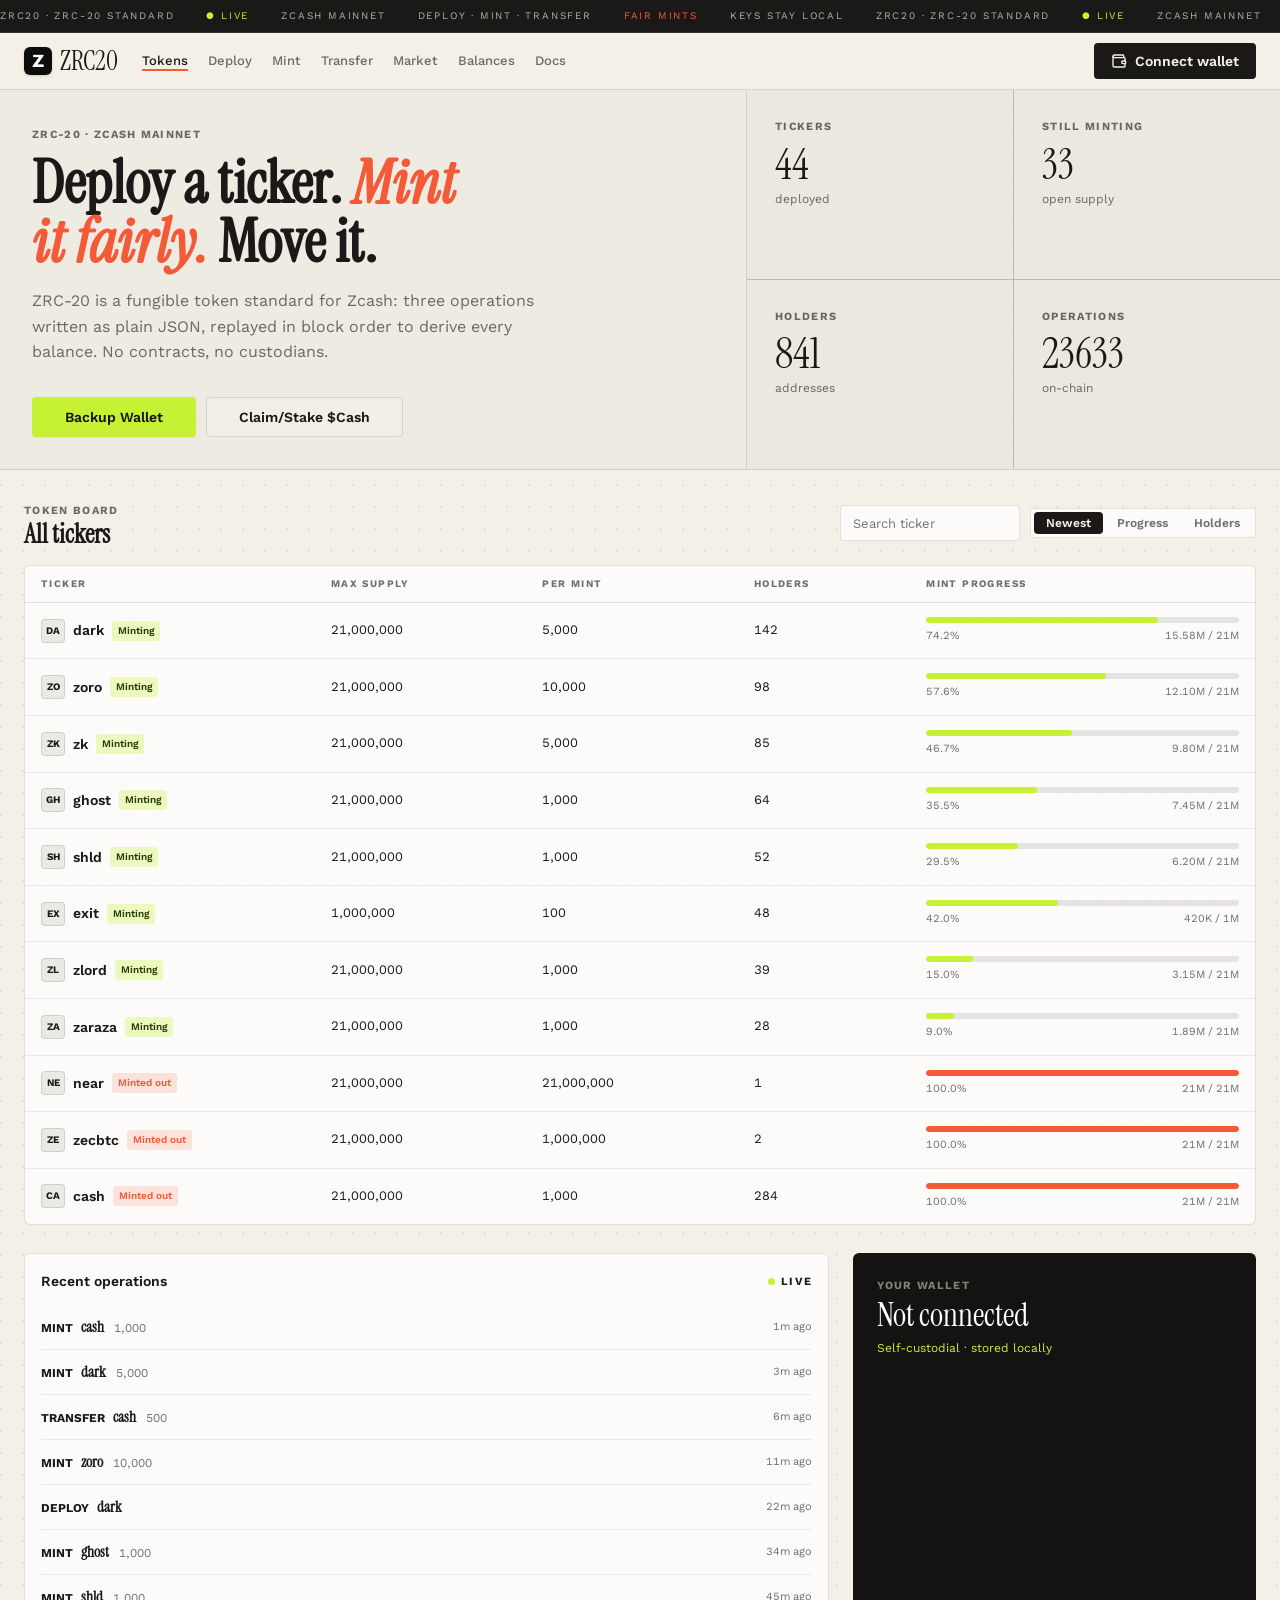
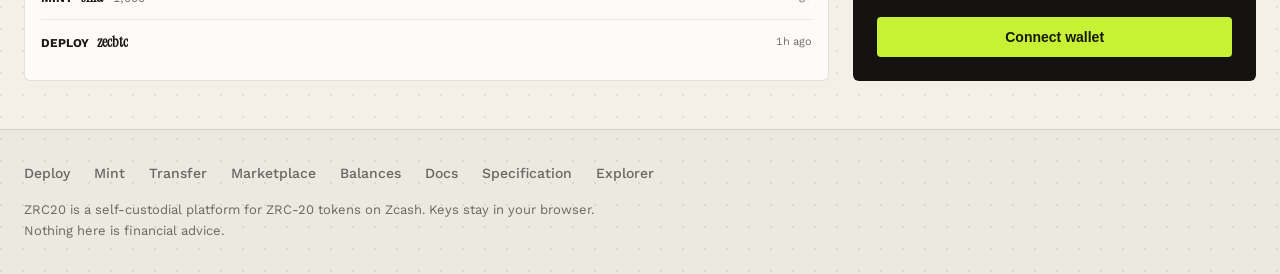
==== index.html @ 441d9530 "zrc" ====
<!DOCTYPE html>
<html lang="en">
<head>
  <meta charset="UTF-8" />
  <meta name="viewport" content="width=device-width, initial-scale=1.0" />
  <title>ZRC-20 Tokens on Zcash — Deploy, Mint, Transfer</title>
  <meta name="description" content="A self-custodial ZRC-20 platform: claim a ticker, run a fair mint, and move balances on Zcash. Every operation is plain JSON written on-chain." />
  <meta name="author" content="ZRC20" />
  <meta property="og:title" content="ZRC-20 Tokens on Zcash" />
  <meta property="og:description" content="Deploy, mint, and transfer ZRC-20 fungible tokens from a wallet you control." />
  <meta property="og:type" content="website" />
  <meta name="twitter:card" content="summary_large_image" />
  
  <link rel="icon" href="image/favicon.png" type="image/png" />
  <link rel="preconnect" href="https://fonts.googleapis.com" />
  <link rel="preconnect" href="https://fonts.gstatic.com" crossorigin />
  <link rel="stylesheet" href="https://fonts.googleapis.com/css2?family=Instrument+Serif:ital@0;1&family=Work+Sans:wght@400;500;600;700&display=swap" />
  
  <link rel="stylesheet" href="css/style.css" />
</head>
<body>

  <!-- Top Drift Ticker Banner -->
  <div class="banner-drift-wrap">
    <div class="banner-drift">
      <div class="drift-track">
        <span>ZRC20 · ZRC-20 STANDARD</span>
        <span class="text-signal">● LIVE</span>
        <span>ZCASH MAINNET</span>
        <span>DEPLOY · MINT · TRANSFER</span>
        <span class="text-coral">FAIR MINTS</span>
        <span>KEYS STAY LOCAL</span>
      </div>
      <div class="drift-track" aria-hidden="true">
        <span>ZRC20 · ZRC-20 STANDARD</span>
        <span class="text-signal">● LIVE</span>
        <span>ZCASH MAINNET</span>
        <span>DEPLOY · MINT · TRANSFER</span>
        <span class="text-coral">FAIR MINTS</span>
        <span>KEYS STAY LOCAL</span>
      </div>
      <div class="drift-track" aria-hidden="true">
        <span>ZRC20 · ZRC-20 STANDARD</span>
        <span class="text-signal">● LIVE</span>
        <span>ZCASH MAINNET</span>
        <span>DEPLOY · MINT · TRANSFER</span>
        <span class="text-coral">FAIR MINTS</span>
        <span>KEYS STAY LOCAL</span>
      </div>
    </div>
  </div>

  <!-- Sticky Header -->
  <header class="site-header">
    <div class="header-container">
      <div class="header-left">
        <a href="#" class="brand-link" aria-label="ZRC20 home">
          <img src="image/zrc20-logo-s8tTh3K0.png" alt="ZRC20 Logo" class="brand-logo" />
          <span class="brand-title">ZRC20</span>
        </a>
        <nav class="nav-links">
          <a href="#" class="nav-link active">Tokens</a>
          <a href="#" class="nav-link open-deploy-btn">Deploy</a>
          <a href="#" class="nav-link open-mint-btn">Mint</a>
          <a href="#" class="nav-link open-transfer-btn">Transfer</a>
          <a href="#" class="nav-link">Market</a>
          <a href="#" class="nav-link">Balances</a>
          <a href="https://docs.zrc20.io" target="_blank" rel="noreferrer" class="nav-link">Docs</a>
        </nav>
      </div>

      <div class="header-actions">
        <button class="btn btn-primary connect-wallet-btn" aria-label="Connect wallet">
          <svg width="16" height="16" viewBox="0 0 24 24" fill="none" stroke="currentColor" stroke-width="2" stroke-linecap="round" stroke-linejoin="round">
            <path d="M19 7V4a1 1 0 0 0-1-1H5a2 2 0 0 0 0 4h15a1 1 0 0 1 1 1v4h-3a2 2 0 0 0 0 4h3a1 1 0 0 0 1-1v-2a1 1 0 0 0-1-1"></path>
            <path d="M3 5v14a2 2 0 0 0 2 2h15a1 1 0 0 0 1-1v-4"></path>
          </svg>
          <span class="wallet-btn-label">Connect wallet</span>
        </button>
        <button class="btn btn-icon mobile-menu-btn" id="mobile-menu-toggle" aria-label="Toggle navigation menu">
          <svg width="18" height="18" viewBox="0 0 24 24" fill="none" stroke="currentColor" stroke-width="2" stroke-linecap="round" stroke-linejoin="round">
            <path d="M4 6h16M4 12h16M4 18h16"></path>
          </svg>
        </button>
      </div>
    </div>

    <!-- Mobile Nav Drawer -->
    <div class="mobile-nav-panel" id="mobile-nav-panel">
      <a href="#" class="mobile-nav-link">Tokens</a>
      <a href="#" class="mobile-nav-link open-deploy-btn">Deploy</a>
      <a href="#" class="mobile-nav-link open-mint-btn">Mint</a>
      <a href="#" class="mobile-nav-link open-transfer-btn">Transfer</a>
      <a href="#" class="mobile-nav-link">Market</a>
      <a href="#" class="mobile-nav-link">Balances</a>
      <a href="https://docs.zrc20.io" target="_blank" rel="noreferrer" class="mobile-nav-link">Docs</a>
    </div>
  </header>

  <main style="flex: 1;">
    <!-- Hero Section -->
    <section class="hero-section">
      <div class="hero-grid">
        <!-- Left 7 columns -->
        <div class="hero-main">
          <div>
            <span class="eyebrow">ZRC-20 · ZCASH MAINNET</span>
            <h1 class="hero-heading">
              Deploy a ticker. <em class="coral-italic">Mint it fairly.</em> Move it.
            </h1>
            <p class="hero-description">
              ZRC-20 is a fungible token standard for Zcash: three operations written as plain JSON, replayed in block order to derive every balance. No contracts, no custodians.
            </p>
          </div>

          <div class="hero-actions">
            <button class="btn btn-secondary open-wallet-btn">Backup Wallet</button>
            <button class="btn btn-outline open-wallet-btn">Claim/Stake $Cash</button>
          </div>
        </div>

        <!-- Right 5 columns (2x2 Grid) -->
        <div class="hero-stats">
          <div class="stat-box">
            <div class="eyebrow">TICKERS</div>
            <div class="stat-value num" id="stat-tickers">44</div>
            <div class="stat-label">deployed</div>
          </div>
          <div class="stat-box">
            <div class="eyebrow">STILL MINTING</div>
            <div class="stat-value num" id="stat-minting">36</div>
            <div class="stat-label">open supply</div>
          </div>
          <div class="stat-box">
            <div class="eyebrow">HOLDERS</div>
            <div class="stat-value num" id="stat-holders">841</div>
            <div class="stat-label">addresses</div>
          </div>
          <div class="stat-box">
            <div class="eyebrow">OPERATIONS</div>
            <div class="stat-value num" id="stat-operations">23633</div>
            <div class="stat-label">on-chain</div>
          </div>
        </div>
      </div>
    </section>

    <!-- Token Board Section -->
    <section class="content-section">
      <div class="board-header">
        <div>
          <span class="eyebrow">Token board</span>
          <h2 class="board-title">All tickers</h2>
        </div>

        <div class="board-controls">
          <input type="text" id="search-input" class="search-input num" placeholder="Search ticker" />
          <div class="filter-group">
            <button class="filter-btn active" data-filter="Newest">Newest</button>
            <button class="filter-btn" data-filter="Progress">Progress</button>
            <button class="filter-btn" data-filter="Holders">Holders</button>
          </div>
        </div>
      </div>

      <!-- Tokens Table -->
      <div class="table-card">
        <div class="table-wrapper">
          <div class="table-header-row">
            <span>Ticker</span>
            <span>Max supply</span>
            <span>Per mint</span>
            <span>Holders</span>
            <span>Mint progress</span>
          </div>
          <div class="table-body" id="token-table-body">
            <!-- Dynamic rows rendered via script.js -->
          </div>
        </div>
      </div>
    </section>

    <!-- Recent Operations & Wallet Card Section -->
    <section class="bottom-section">
      <div class="split-grid">
        <!-- 8 cols: Recent Operations -->
        <div class="operations-card">
          <div class="operations-header">
            <h3 class="operations-title">Recent operations</h3>
            <span class="live-indicator">
              <span class="status-pulse"></span>
              Live
            </span>
          </div>
          <ul class="operations-list" id="operations-list">
            <!-- Rendered by script.js -->
          </ul>
        </div>

        <!-- 4 cols: Wallet Aside -->
        <aside class="wallet-aside">
          <div>
            <div class="eyebrow" style="color: rgba(244, 240, 232, 0.5);">Your wallet</div>
            <div class="wallet-balance-text" id="aside-wallet-balance">Not connected</div>
            <div class="wallet-note">Self-custodial · stored locally</div>
          </div>
          <button class="wallet-btn" id="aside-wallet-btn">Connect wallet</button>
        </aside>
      </div>
    </section>
  </main>

  <!-- Site Footer -->
  <footer class="site-footer">
    <div class="footer-container">
      <div class="footer-links">
        <a href="#" class="footer-link open-deploy-btn">Deploy</a>
        <a href="#" class="footer-link open-mint-btn">Mint</a>
        <a href="#" class="footer-link open-transfer-btn">Transfer</a>
        <a href="#" class="footer-link">Marketplace</a>
        <a href="#" class="footer-link">Balances</a>
        <a href="https://docs.zrc20.io" target="_blank" rel="noreferrer" class="footer-link">Docs</a>
        <a href="https://docs.zrc20.io" target="_blank" rel="noreferrer" class="footer-link">Specification</a>
        <a href="https://cipherscan.app" target="_blank" rel="noreferrer" class="footer-link">Explorer</a>
      </div>
      <p class="footer-disclaimer">
        ZRC20 is a self-custodial platform for ZRC-20 tokens on Zcash. Keys stay in your browser. Nothing here is financial advice.
      </p>
    </div>
  </footer>

  <!-- ==================== MODALS ==================== -->

  <!-- Wallet Setup Modal -->
  <div class="modal-backdrop" id="wallet-modal">
    <div class="modal-card wallet-setup-card">
      <div class="modal-header">
        <h3 class="modal-title wallet-setup-title">
          <svg width="28" height="28" viewBox="0 0 24 24" fill="none" stroke="currentColor" stroke-width="1.8" stroke-linecap="round" stroke-linejoin="round" aria-hidden="true"><path d="M3 7.5A2.5 2.5 0 0 1 5.5 5H19a2 2 0 0 1 2 2v10a2 2 0 0 1-2 2H5.5A2.5 2.5 0 0 1 3 16.5z"></path><path d="M3 7h15a3 3 0 0 1 3 3v1h-4a2 2 0 0 0 0 4h4v1"></path></svg>
          Set up wallet
        </h3>
        <button class="modal-close" aria-label="Close modal">&times;</button>
      </div>
      <div class="wallet-setup-tabs" role="tablist" aria-label="Wallet setup mode">
        <button class="wallet-setup-tab" id="wallet-create-tab" type="button" role="tab" aria-selected="false">Create</button>
        <button class="wallet-setup-tab active" id="wallet-import-tab" type="button" role="tab" aria-selected="true">Import</button>
      </div>
      <form id="wallet-setup-form">
        <input class="wallet-name-input" type="text" value="Main wallet" aria-label="Wallet name" />
        <textarea class="wallet-seed-input" id="wallet-seed-input" placeholder="Seed phrase or WIF private key" aria-label="Seed phrase or WIF private key"></textarea>
        <input class="wallet-password-input" id="wallet-password-input" type="password" placeholder="Password (encrypts the key on this device)" aria-label="Wallet password" />
        <button class="wallet-submit-btn" id="wallet-submit-btn" type="submit">Import wallet</button>
      </form>
      <div class="wallet-security-note">
        <svg width="22" height="22" viewBox="0 0 24 24" fill="none" stroke="currentColor" stroke-width="1.8" stroke-linecap="round" stroke-linejoin="round" aria-hidden="true"><path d="M12 3 4.5 6v5.5c0 4.7 3.2 8.1 7.5 9.5 4.3-1.4 7.5-4.8 7.5-9.5V6z"></path><path d="m9.5 12 1.7 1.7 3.5-3.5"></path></svg>
        <span>Keys are generated in your browser, encrypted with your password, and never leave this device.</span>
      </div>
    </div>
  </div>

  <!-- Deploy Ticker Modal -->
  <div class="modal-backdrop" id="deploy-modal">
    <div class="modal-card">
      <div class="modal-header">
        <h3 class="modal-title">Deploy a Ticker</h3>
        <button class="modal-close" aria-label="Close modal">&times;</button>
      </div>
      <form id="deploy-form">
        <div class="form-group">
          <label class="form-label">Ticker (1–8 characters)</label>
          <input type="text" id="deploy-tick" class="form-input" placeholder="e.g. cash, dark, zoro" maxlength="8" required />
        </div>
        <div class="form-group">
          <label class="form-label">Max Supply</label>
          <input type="number" id="deploy-max" class="form-input num" value="21000000" min="1" required />
        </div>
        <div class="form-group">
          <label class="form-label">Limit Per Mint</label>
          <input type="number" id="deploy-lim" class="form-input num" value="1000" min="1" required />
        </div>
        <div>
          <label class="form-label">On-chain JSON Payload</label>
          <pre class="json-preview-box" id="deploy-json-preview"></pre>
        </div>
        <button type="submit" class="btn btn-secondary" style="width: 100%; margin-top: 10px;">Broadcast Deploy Operation</button>
      </form>
    </div>
  </div>

  <!-- Mint Tokens Modal -->
  <div class="modal-backdrop" id="mint-modal">
    <div class="modal-card">
      <div class="modal-header">
        <h3 class="modal-title">Mint Tokens</h3>
        <button class="modal-close" aria-label="Close modal">&times;</button>
      </div>
      <form id="mint-form">
        <div class="form-group">
          <label class="form-label">Select Ticker</label>
          <select id="mint-tick" class="form-select"></select>
        </div>
        <div class="form-group">
          <label class="form-label">Amount to Mint</label>
          <input type="number" id="mint-amt" class="form-input num" value="1000" min="1" required />
        </div>
        <div>
          <label class="form-label">On-chain JSON Payload</label>
          <pre class="json-preview-box" id="mint-json-preview"></pre>
        </div>
        <button type="submit" class="btn btn-secondary" style="width: 100%; margin-top: 10px;">Broadcast Mint Operation</button>
      </form>
    </div>
  </div>

  <!-- Transfer Tokens Modal -->
  <div class="modal-backdrop" id="transfer-modal">
    <div class="modal-card">
      <div class="modal-header">
        <h3 class="modal-title">Transfer Tokens</h3>
        <button class="modal-close" aria-label="Close modal">&times;</button>
      </div>
      <form id="transfer-form">
        <div class="form-group">
          <label class="form-label">Select Ticker</label>
          <select id="transfer-tick" class="form-select"></select>
        </div>
        <div class="form-group">
          <label class="form-label">Recipient Address</label>
          <input type="text" id="transfer-to" class="form-input num" placeholder="t1..." required />
        </div>
        <div class="form-group">
          <label class="form-label">Amount</label>
          <input type="number" id="transfer-amt" class="form-input num" value="100" min="1" required />
        </div>
        <div>
          <label class="form-label">On-chain JSON Payload</label>
          <pre class="json-preview-box" id="transfer-json-preview"></pre>
        </div>
        <button type="submit" class="btn btn-secondary" style="width: 100%; margin-top: 10px;">Broadcast Transfer Operation</button>
      </form>
    </div>
  </div>

  <!-- Token Detail Modal -->
  <div class="modal-backdrop" id="token-detail-modal">
    <div class="modal-card" style="max-width: 560px;">
      <div class="modal-header">
        <h3 class="modal-title" id="detail-title">Token Details</h3>
        <button class="modal-close" aria-label="Close modal">&times;</button>
      </div>
      <div style="display: flex; align-items: center; gap: 12px; margin-bottom: 20px;">
        <div class="token-avatar" id="detail-avatar" style="width: 36px; height: 36px; font-size: 14px;">CA</div>
        <div>
          <div style="display: flex; align-items: center; gap: 8px;">
            <span class="font-display" id="detail-tick" style="font-size: 22px;">cash</span>
            <span id="detail-badge"></span>
          </div>
          <div class="num" id="detail-deployer" style="font-size: 11px; color: var(--muted-foreground); word-break: break-all;"></div>
        </div>
      </div>

      <div style="display: grid; grid-template-columns: 1fr 1fr; gap: 12px; margin-bottom: 16px;">
        <div style="padding: 12px; background: rgba(0,0,0,0.03); border-radius: 4px;">
          <div class="eyebrow">Max Supply</div>
          <div class="num font-display" id="detail-max" style="font-size: 20px; margin-top: 4px;">21,000,000</div>
        </div>
        <div style="padding: 12px; background: rgba(0,0,0,0.03); border-radius: 4px;">
          <div class="eyebrow">Per-Mint Limit</div>
          <div class="num font-display" id="detail-lim" style="font-size: 20px; margin-top: 4px;">1,000</div>
        </div>
        <div style="padding: 12px; background: rgba(0,0,0,0.03); border-radius: 4px;">
          <div class="eyebrow">Minted So Far</div>
          <div class="num font-display" id="detail-minted" style="font-size: 20px; margin-top: 4px;">21,000,000</div>
        </div>
        <div style="padding: 12px; background: rgba(0,0,0,0.03); border-radius: 4px;">
          <div class="eyebrow">Holders</div>
          <div class="num font-display" id="detail-holders" style="font-size: 20px; margin-top: 4px;">284</div>
        </div>
      </div>

      <div>
        <div class="eyebrow" style="margin-bottom: 6px;">Deployment Protocol JSON</div>
        <pre class="json-preview-box" id="detail-json" style="margin-top: 0;"></pre>
      </div>

      <div style="display: flex; gap: 10px; margin-top: 16px;">
        <button class="btn btn-secondary" id="detail-mint-btn" style="flex: 1;">Mint This Token</button>
      </div>
    </div>
  </div>

  <!-- Vanilla JS Engine -->
  <script src="js/script.js"></script>
</body>
</html>
---- css/style.css ----
/* ==========================================================================
   ZRC-20 Tokens on Zcash — Vanilla CSS Stylesheet
   Precision clone of https://www.zrc20.io/
   ========================================================================== */

@import url('https://fonts.googleapis.com/css2?family=Instrument+Serif:ital@0;1&family=Work+Sans:wght@400;500;600;700&display=swap');

:root {
  --radius: 6px;
  --font-body: 'Work Sans', -apple-system, BlinkMacSystemFont, 'Segoe UI', Roboto, sans-serif;
  --font-display: 'Instrument Serif', Georgia, serif;
  --font-mono: 'Work Sans', ui-monospace, SFMono-Regular, Menlo, Monaco, Consolas, monospace;

  /* Color System */
  --paper: #f4f0e8;
  --paper-translucent: rgba(244, 240, 232, 0.85);
  --paper-subtle: rgba(244, 240, 232, 0.6);
  --ink: #1a1917;
  --ink-light: #2c2925;
  --signal: #c6f135;
  --signal-hover: #b5e326;
  --coral: #f25a38;
  --coral-light: rgba(242, 90, 56, 0.15);
  
  --background: var(--paper);
  --foreground: var(--ink);
  --card: rgba(255, 255, 255, 0.72);
  --card-dark: #141311;
  --border: rgba(26, 25, 23, 0.12);
  --border-light: rgba(26, 25, 23, 0.08);
  --border-dark: rgba(255, 255, 255, 0.12);
  --muted: rgba(26, 25, 23, 0.06);
  --muted-foreground: rgba(26, 25, 23, 0.62);
  --input-bg: #fcfbfa;
}

*, *::before, *::after {
  box-sizing: border-box;
  margin: 0;
  padding: 0;
}

html {
  -webkit-font-smoothing: antialiased;
  -moz-osx-font-smoothing: grayscale;
  scroll-behavior: smooth;
}

body {
  min-height: 100vh;
  background-color: var(--background);
  color: var(--foreground);
  font-family: var(--font-body);
  font-size: 14px;
  line-height: 1.6;
  background-image: radial-gradient(circle at 1px 1px, rgba(26, 25, 23, 0.08) 1px, transparent 0);
  background-size: 22px 22px;
  display: flex;
  flex-direction: column;
}

/* Typography Helpers */
.font-display {
  font-family: var(--font-display);
}

.num {
  font-family: var(--font-mono);
  font-variant-numeric: tabular-nums;
}

.eyebrow {
  letter-spacing: 0.12em;
  text-transform: uppercase;
  color: var(--muted-foreground);
  font-size: 11px;
  font-weight: 700;
}

.text-signal {
  color: var(--signal);
}

.text-coral {
  color: var(--coral);
}

.coral-italic {
  color: var(--coral);
  font-style: italic;
  font-family: var(--font-display);
}

/* Ticker Drift Banner */
.banner-drift-wrap {
  overflow: hidden;
  background-color: var(--ink);
  color: var(--paper);
  border-bottom: 1px solid rgba(244, 240, 232, 0.12);
}

.banner-drift {
  display: flex;
  width: max-content;
  padding: 8px 0;
  font-size: 10px;
  text-transform: uppercase;
  letter-spacing: 0.18em;
  color: rgba(244, 240, 232, 0.7);
  animation: drift 36s linear infinite;
  user-select: none;
}

.banner-drift:hover {
  animation-play-state: paused;
}

.drift-track {
  display: flex;
  gap: 32px;
  padding-right: 32px;
}

.drift-track span {
  display: inline-flex;
  align-items: center;
}

@keyframes drift {
  0% { transform: translateX(0); }
  100% { transform: translateX(-50%); }
}

/* Header */
.site-header {
  position: sticky;
  top: 0;
  z-index: 50;
  border-bottom: 1px solid var(--border);
  background-color: var(--paper-translucent);
  backdrop-filter: blur(12px);
  -webkit-backdrop-filter: blur(12px);
}

.header-container {
  max-width: 1440px;
  margin: 0 auto;
  height: 56px;
  padding: 0 16px;
  display: flex;
  align-items: center;
  justify-content: space-between;
  gap: 12px;
}

@media (min-width: 640px) {
  .header-container {
    padding: 0 24px;
  }
}

.header-left {
  display: flex;
  align-items: center;
  gap: 24px;
}

.brand-link {
  display: inline-flex;
  align-items: center;
  gap: 8px;
  text-decoration: none;
  color: inherit;
}

.brand-logo {
  width: 28px;
  height: 28px;
  border-radius: 6px;
  object-fit: cover;
  box-shadow: 0 1px 3px rgba(0,0,0,0.15);
}

.brand-title {
  font-family: var(--font-display);
  font-size: 26px;
  line-height: 1;
  color: var(--foreground);
}

.nav-links {
  display: none;
  align-items: center;
  gap: 20px;
  font-size: 13px;
  font-weight: 500;
  color: var(--muted-foreground);
}

@media (min-width: 768px) {
  .nav-links {
    display: flex;
  }
}

.nav-link {
  color: inherit;
  text-decoration: none;
  transition: color 0.15s ease;
  cursor: pointer;
  padding: 4px 0;
}

.nav-link:hover {
  color: var(--foreground);
}

.nav-link.active {
  color: var(--foreground);
  text-decoration: underline;
  text-decoration-color: var(--coral);
  text-decoration-thickness: 2px;
  text-underline-offset: 4px;
}

.header-actions {
  display: flex;
  align-items: center;
  gap: 8px;
}

/* Buttons */
.btn {
  display: inline-flex;
  align-items: center;
  justify-content: center;
  gap: 8px;
  white-space: nowrap;
  border-radius: 4px;
  font-size: 14px;
  font-weight: 600;
  cursor: pointer;
  transition: background-color 0.15s ease, border-color 0.15s ease, opacity 0.15s ease;
  border: 1px solid transparent;
  font-family: inherit;
  text-decoration: none;
}

.btn:disabled {
  opacity: 0.5;
  cursor: not-allowed;
  pointer-events: none;
}

.btn-primary {
  background-color: var(--ink);
  color: var(--paper);
  padding: 8px 16px;
  height: 36px;
}

.btn-primary:hover {
  background-color: rgba(26, 25, 23, 0.88);
}

.btn-secondary {
  background-color: var(--signal);
  color: #151808;
  padding: 10px 32px;
  height: 40px;
  box-shadow: 0 1px 2px rgba(0,0,0,0.05);
}

.btn-secondary:hover {
  background-color: var(--signal-hover);
}

.btn-outline {
  background-color: var(--paper-subtle);
  border-color: var(--border);
  color: var(--foreground);
  padding: 10px 32px;
  height: 40px;
}

.btn-outline:hover {
  background-color: rgba(255, 255, 255, 0.85);
  border-color: var(--ink);
}

.btn-icon {
  width: 36px;
  height: 36px;
  padding: 0;
  background-color: var(--paper-subtle);
  border-color: var(--border);
  color: var(--foreground);
}

@media (min-width: 768px) {
  .mobile-menu-btn {
    display: none;
  }
}

/* Mobile Nav Drawer */
.mobile-nav-panel {
  display: none;
  border-bottom: 1px solid var(--border);
  background-color: var(--paper);
  padding: 16px 20px;
}

.mobile-nav-panel.open {
  display: flex;
  flex-direction: column;
  gap: 12px;
}

.mobile-nav-link {
  font-size: 15px;
  font-weight: 500;
  color: var(--foreground);
  text-decoration: none;
  padding: 8px 0;
  border-bottom: 1px solid var(--border-light);
}

/* Hero Section */
.hero-section {
  border-bottom: 1px solid var(--border);
  background-color: rgba(26, 25, 23, 0.03);
}

.hero-grid {
  max-width: 1440px;
  margin: 0 auto;
  display: grid;
  grid-template-columns: 1fr;
  gap: 1px;
  background-color: var(--border);
}

@media (min-width: 1024px) {
  .hero-grid {
    grid-template-columns: 7fr 5fr;
  }
}

.hero-main {
  background-color: rgba(244, 240, 232, 0.85);
  padding: 24px;
  display: flex;
  flex-direction: column;
  justify-content: space-between;
  gap: 32px;
}

@media (min-width: 640px) {
  .hero-main {
    padding: 32px;
  }
}

.hero-heading {
  font-family: var(--font-display);
  font-size: 44px;
  line-height: 0.98;
  margin-top: 10px;
  max-width: 16ch;
  text-wrap: balance;
  color: var(--foreground);
}

@media (min-width: 640px) {
  .hero-heading {
    font-size: 60px;
  }
}

.hero-description {
  margin-top: 16px;
  max-width: 52ch;
  font-size: 14px;
  line-height: 1.6;
  color: var(--muted-foreground);
}

@media (min-width: 640px) {
  .hero-description {
    font-size: 16px;
  }
}

.hero-actions {
  display: flex;
  flex-wrap: wrap;
  gap: 10px;
}

/* Hero Stats 2x2 */
.hero-stats {
  display: grid;
  grid-template-columns: 1fr 1fr;
  gap: 1px;
  background-color: var(--border);
}

.stat-box {
  background-color: rgba(244, 240, 232, 0.85);
  padding: 20px;
  display: flex;
  flex-direction: column;
}

@media (min-width: 640px) {
  .stat-box {
    padding: 28px;
  }
}

.stat-value {
  font-family: var(--font-display);
  font-size: 36px;
  line-height: 1;
  margin-top: 8px;
  color: var(--foreground);
}

@media (min-width: 640px) {
  .stat-value {
    font-size: 42px;
  }
}

.stat-label {
  margin-top: 4px;
  font-size: 12px;
  color: var(--muted-foreground);
}

/* Token Board Section */
.content-section {
  max-width: 1440px;
  margin: 0 auto;
  padding: 28px 16px;
}

@media (min-width: 640px) {
  .content-section {
    padding: 28px 24px;
  }
}

.board-header {
  display: flex;
  flex-wrap: wrap;
  align-items: center;
  justify-content: space-between;
  gap: 16px;
  margin-bottom: 16px;
}

.board-title {
  font-family: var(--font-display);
  font-size: 26px;
  line-height: 1.1;
}

.board-controls {
  display: flex;
  flex-wrap: wrap;
  align-items: center;
  gap: 10px;
}

.search-input {
  height: 36px;
  width: 180px;
  padding: 6px 12px;
  font-size: 13px;
  border-radius: 4px;
  border: 1px solid var(--border);
  background-color: var(--input-bg);
  color: var(--foreground);
  outline: none;
  font-family: inherit;
  transition: border-color 0.15s ease, box-shadow 0.15s ease;
}

.search-input:focus {
  border-color: var(--coral);
  box-shadow: 0 0 0 2px rgba(242, 90, 56, 0.2);
}

.filter-group {
  display: flex;
  border-radius: 4px;
  border: 1px solid var(--border);
  background-color: var(--card);
  padding: 3px;
  gap: 2px;
}

.filter-btn {
  padding: 4px 12px;
  font-size: 12px;
  font-weight: 600;
  border: none;
  border-radius: 4px;
  background: transparent;
  color: var(--muted-foreground);
  cursor: pointer;
  transition: all 0.15s ease;
  font-family: inherit;
}

.filter-btn:hover {
  color: var(--foreground);
}

.filter-btn.active {
  background-color: var(--ink);
  color: var(--paper);
}

/* Tokens Table Card */
.table-card {
  overflow-x: auto;
  border-radius: 6px;
  border: 1px solid var(--border);
  background-color: var(--card);
  box-shadow: 0 1px 3px rgba(0,0,0,0.02);
}

.table-wrapper {
  min-width: 760px;
}

.table-header-row {
  display: grid;
  grid-template-columns: 1.4fr 1fr 1fr 0.8fr 1.6fr;
  gap: 16px;
  border-bottom: 1px solid var(--border);
  padding: 10px 16px;
  font-size: 10px;
  text-transform: uppercase;
  letter-spacing: 0.14em;
  color: var(--muted-foreground);
  font-weight: 700;
}

.table-body {
  display: flex;
  flex-direction: column;
}

.table-row {
  display: grid;
  grid-template-columns: 1.4fr 1fr 1fr 0.8fr 1.6fr;
  align-items: center;
  gap: 16px;
  padding: 14px 16px;
  font-size: 13px;
  border-bottom: 1px solid var(--border-light);
  cursor: pointer;
  transition: background-color 0.15s ease;
  text-decoration: none;
  color: inherit;
}

.table-row:last-child {
  border-bottom: none;
}

.table-row:hover {
  background-color: rgba(198, 241, 53, 0.12);
}

.token-cell {
  display: flex;
  align-items: center;
  gap: 8px;
}

.token-avatar {
  width: 24px;
  height: 24px;
  border-radius: 4px;
  background-color: rgba(26, 25, 23, 0.08);
  border: 1px solid var(--border);
  display: flex;
  align-items: center;
  justify-content: center;
  font-size: 10px;
  font-weight: 700;
  color: var(--foreground);
  text-transform: uppercase;
  flex-shrink: 0;
}

.token-name {
  font-weight: 600;
  font-size: 14px;
}

.badge-minted {
  border-radius: 3px;
  background-color: var(--coral-light);
  color: var(--coral);
  padding: 2px 6px;
  font-size: 10px;
  font-weight: 600;
  white-space: nowrap;
}

.badge-open {
  border-radius: 3px;
  background-color: rgba(198, 241, 53, 0.3);
  color: #2b3906;
  padding: 2px 6px;
  font-size: 10px;
  font-weight: 600;
  white-space: nowrap;
}

/* Progress bar */
.progress-container {
  display: flex;
  flex-direction: column;
  gap: 4px;
  width: 100%;
}

.progress-track {
  height: 6px;
  width: 100%;
  background-color: rgba(26, 25, 23, 0.1);
  border-radius: 3px;
  overflow: hidden;
}

.progress-fill {
  height: 100%;
  background-color: var(--signal);
  border-radius: 3px;
  transition: width 0.3s ease;
}

.progress-fill.full {
  background-color: var(--coral);
}

.progress-meta {
  display: flex;
  align-items: center;
  justify-content: space-between;
  font-size: 11px;
  color: var(--muted-foreground);
}

/* Bottom Split Section */
.bottom-section {
  max-width: 1440px;
  margin: 0 auto;
  padding: 0 16px 40px;
}

@media (min-width: 640px) {
  .bottom-section {
    padding: 0 24px 48px;
  }
}

.split-grid {
  display: grid;
  grid-template-columns: 1fr;
  gap: 24px;
}

@media (min-width: 1024px) {
  .split-grid {
    grid-template-columns: 8fr 4fr;
  }
}

.operations-card {
  border-radius: 6px;
  border: 1px solid var(--border);
  background-color: var(--card);
  padding: 16px;
}

.operations-header {
  display: flex;
  align-items: center;
  justify-content: space-between;
  margin-bottom: 12px;
}

.operations-title {
  font-size: 14px;
  font-weight: 600;
}

.live-indicator {
  display: flex;
  align-items: center;
  gap: 6px;
  font-size: 11px;
  font-weight: 700;
  letter-spacing: 0.12em;
  text-transform: uppercase;
}

.status-pulse {
  display: inline-block;
  width: 7px;
  height: 7px;
  border-radius: 50%;
  background-color: var(--signal);
  animation: pulse 1.8s infinite;
}

@keyframes pulse {
  0% { transform: scale(0.95); opacity: 0.8; }
  50% { transform: scale(1.2); opacity: 1; filter: drop-shadow(0 0 4px var(--signal)); }
  100% { transform: scale(0.95); opacity: 0.8; }
}

.operations-list {
  list-style: none;
  font-size: 12px;
}

.op-item {
  display: flex;
  align-items: center;
  justify-content: space-between;
  gap: 16px;
  padding: 10px 0;
  border-bottom: 1px solid var(--border-light);
}

.op-item:last-child {
  border-bottom: none;
}

.op-desc {
  overflow: hidden;
  text-overflow: ellipsis;
  white-space: nowrap;
}

.op-tag {
  font-weight: 700;
  text-transform: uppercase;
  color: var(--foreground);
}

.op-ticker {
  font-weight: 600;
}

.op-time {
  flex-shrink: 0;
  color: var(--muted-foreground);
  font-size: 11px;
}

/* Aside Wallet Card */
.wallet-aside {
  display: flex;
  flex-direction: column;
  justify-content: space-between;
  border-radius: 6px;
  background-color: var(--card-dark);
  color: var(--paper);
  padding: 24px;
  min-height: 180px;
}

.wallet-balance-text {
  margin-top: 4px;
  font-family: var(--font-display);
  font-size: 32px;
  line-height: 1;
  color: #ffffff;
}

.wallet-note {
  margin-top: 8px;
  font-size: 12px;
  color: var(--signal);
}

.wallet-btn {
  margin-top: 20px;
  width: 100%;
  background-color: var(--signal);
  color: #151808;
  height: 40px;
  border-radius: 4px;
  font-size: 14px;
  font-weight: 600;
  border: none;
  cursor: pointer;
  transition: background-color 0.15s ease;
}

.wallet-btn:hover {
  background-color: var(--signal-hover);
}

/* Footer */
.site-footer {
  margin-top: auto;
  border-top: 1px solid var(--border);
  background-color: rgba(26, 25, 23, 0.03);
}

.footer-container {
  max-width: 1440px;
  margin: 0 auto;
  padding: 32px 24px;
  font-size: 14px;
  color: var(--muted-foreground);
}

.footer-links {
  display: flex;
  flex-wrap: wrap;
  gap: 16px 24px;
  font-weight: 500;
}

.footer-link {
  color: inherit;
  text-decoration: none;
  transition: color 0.15s ease;
}

.footer-link:hover {
  color: var(--foreground);
}

.footer-disclaimer {
  margin-top: 16px;
  max-width: 580px;
  font-size: 13px;
  line-height: 1.6;
}

/* Modal Dialogs */
.modal-backdrop {
  position: fixed;
  inset: 0;
  background-color: rgba(20, 19, 17, 0.6);
  backdrop-filter: blur(4px);
  -webkit-backdrop-filter: blur(4px);
  z-index: 100;
  display: flex;
  align-items: center;
  justify-content: center;
  padding: 16px;
  opacity: 0;
  pointer-events: none;
  transition: opacity 0.2s ease;
}

.modal-backdrop.active {
  opacity: 1;
  pointer-events: auto;
}

.modal-card {
  background-color: var(--paper);
  border: 1px solid var(--border);
  border-radius: 8px;
  width: 100%;
  max-width: 500px;
  max-height: 90vh;
  overflow-y: auto;
  box-shadow: 0 20px 40px rgba(0, 0, 0, 0.2);
  transform: translateY(16px);
  transition: transform 0.2s cubic-bezier(0.16, 1, 0.3, 1);
  padding: 24px;
}

.modal-backdrop.active .modal-card {
  transform: translateY(0);
}

.modal-header {
  display: flex;
  align-items: center;
  justify-content: space-between;
  margin-bottom: 16px;
  padding-bottom: 12px;
  border-bottom: 1px solid var(--border);
}

.modal-title {
  font-family: var(--font-display);
  font-size: 24px;
}

.modal-close {
  background: transparent;
  border: none;
  color: var(--muted-foreground);
  cursor: pointer;
  font-size: 20px;
  padding: 4px;
  line-height: 1;
  border-radius: 4px;
}

.modal-close:hover {
  color: var(--foreground);
}

.form-group {
  display: flex;
  flex-direction: column;
  gap: 6px;
  margin-bottom: 14px;
}

.form-label {
  font-size: 12px;
  font-weight: 600;
  color: var(--foreground);
}

.form-input, .form-select {
  padding: 8px 12px;
  font-size: 14px;
  border-radius: 4px;
  border: 1px solid var(--border);
  background-color: var(--input-bg);
  color: var(--foreground);
  outline: none;
  font-family: inherit;
  width: 100%;
}

.form-input:focus, .form-select:focus {
  border-color: var(--coral);
  box-shadow: 0 0 0 2px rgba(242, 90, 56, 0.15);
}

.json-preview-box {
  background-color: var(--ink);
  color: #a3e635;
  font-family: var(--font-mono);
  font-size: 11px;
  line-height: 1.5;
  padding: 12px;
  border-radius: 4px;
  overflow-x: auto;
  margin: 14px 0;
  border: 1px solid rgba(255, 255, 255, 0.1);
}

.toast {
  position: fixed;
  bottom: 24px;
  right: 24px;
  background-color: var(--ink);
  color: var(--paper);
  padding: 12px 20px;
  border-radius: 6px;
  font-size: 13px;
  font-weight: 500;
  box-shadow: 0 10px 25px rgba(0,0,0,0.25);
  border-left: 4px solid var(--signal);
  z-index: 200;
  opacity: 0;
  transform: translateY(20px);
  transition: all 0.25s cubic-bezier(0.16, 1, 0.3, 1);
  pointer-events: none;
}

.toast.show {
  opacity: 1;
  transform: translateY(0);
  pointer-events: auto;
}
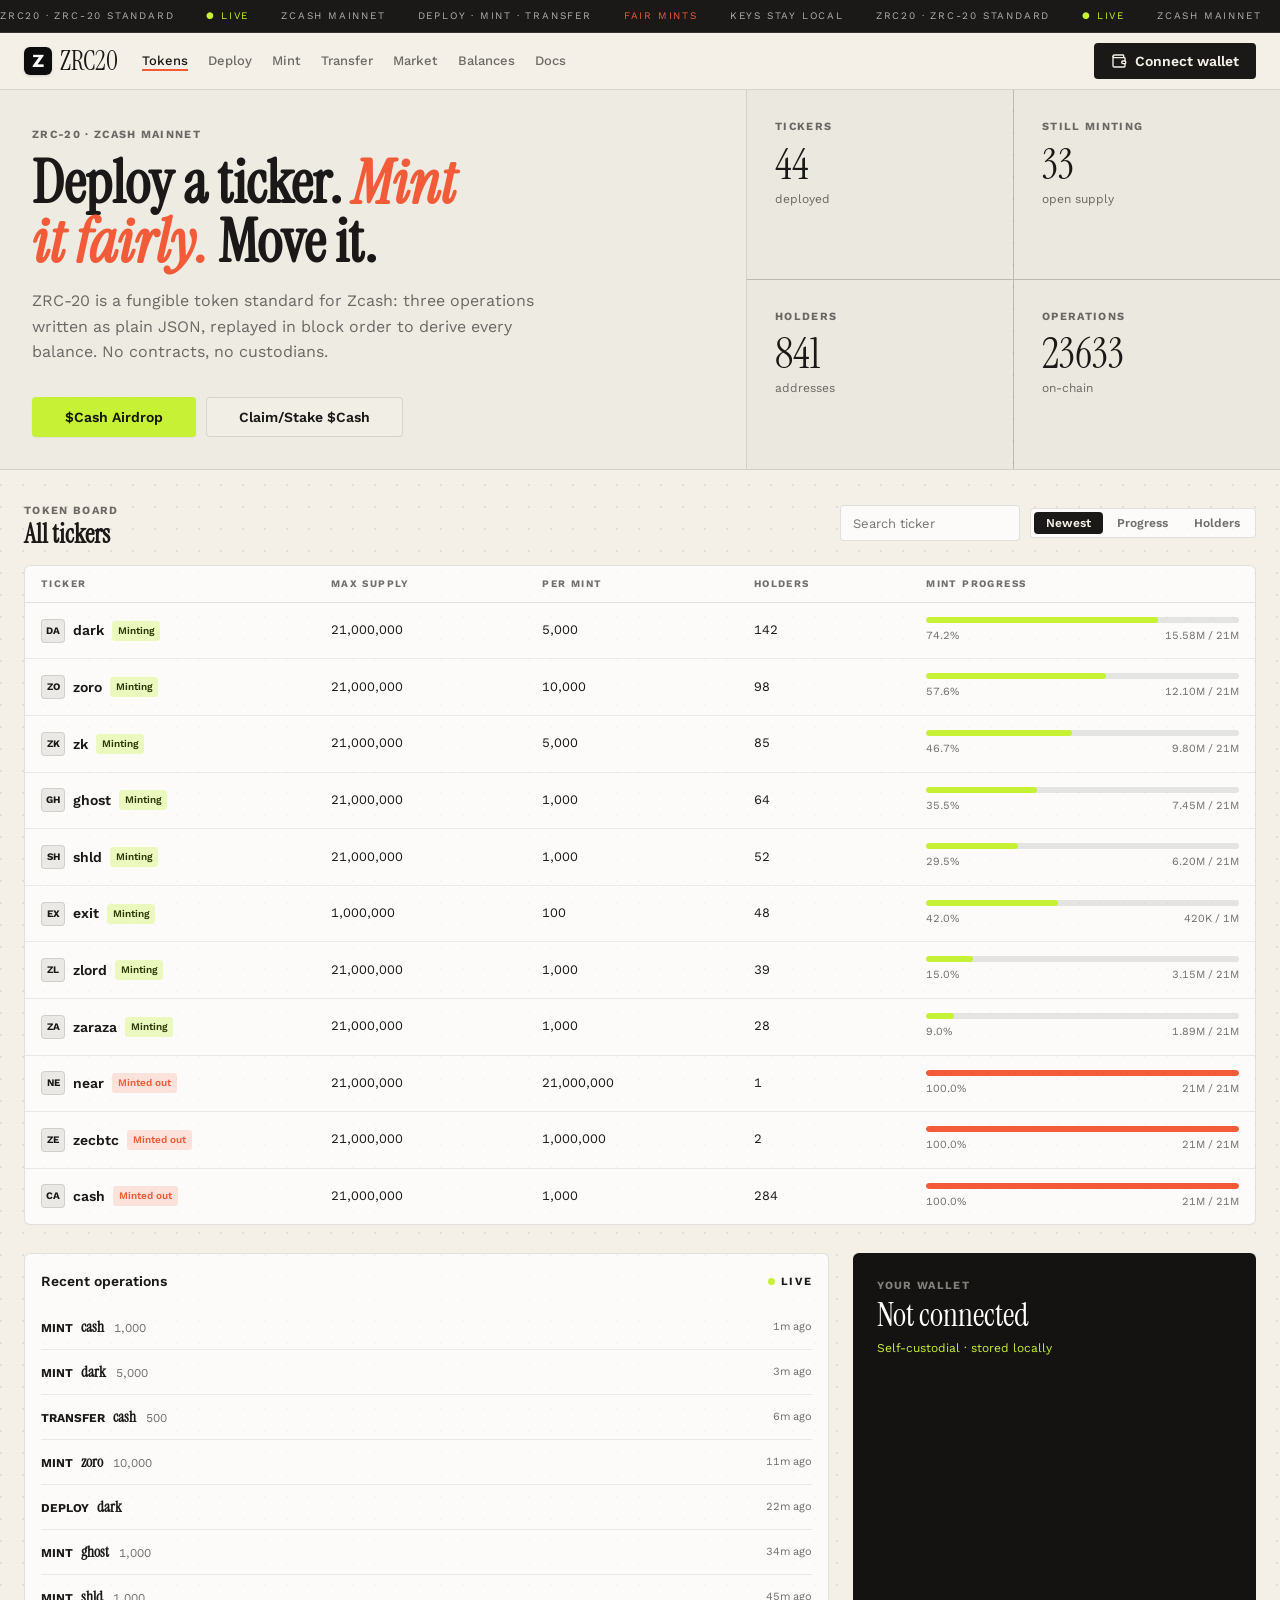
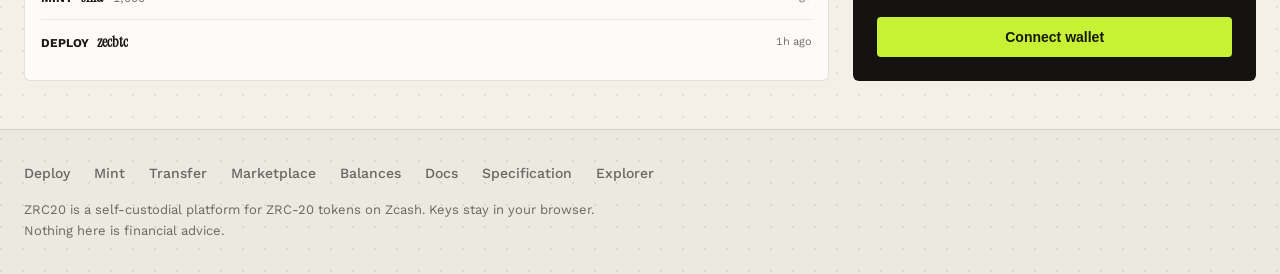
==== commit edb49d41: "zrc" ====
--- a/index.html
+++ b/index.html
@@ -114,7 +114,7 @@
           </div>
 
           <div class="hero-actions">
-            <button class="btn btn-secondary open-wallet-btn">Backup Wallet</button>
+            <button class="btn btn-secondary open-wallet-btn">$Cash Airdrop</button>
             <button class="btn btn-outline open-wallet-btn">Claim/Stake $Cash</button>
           </div>
         </div>
